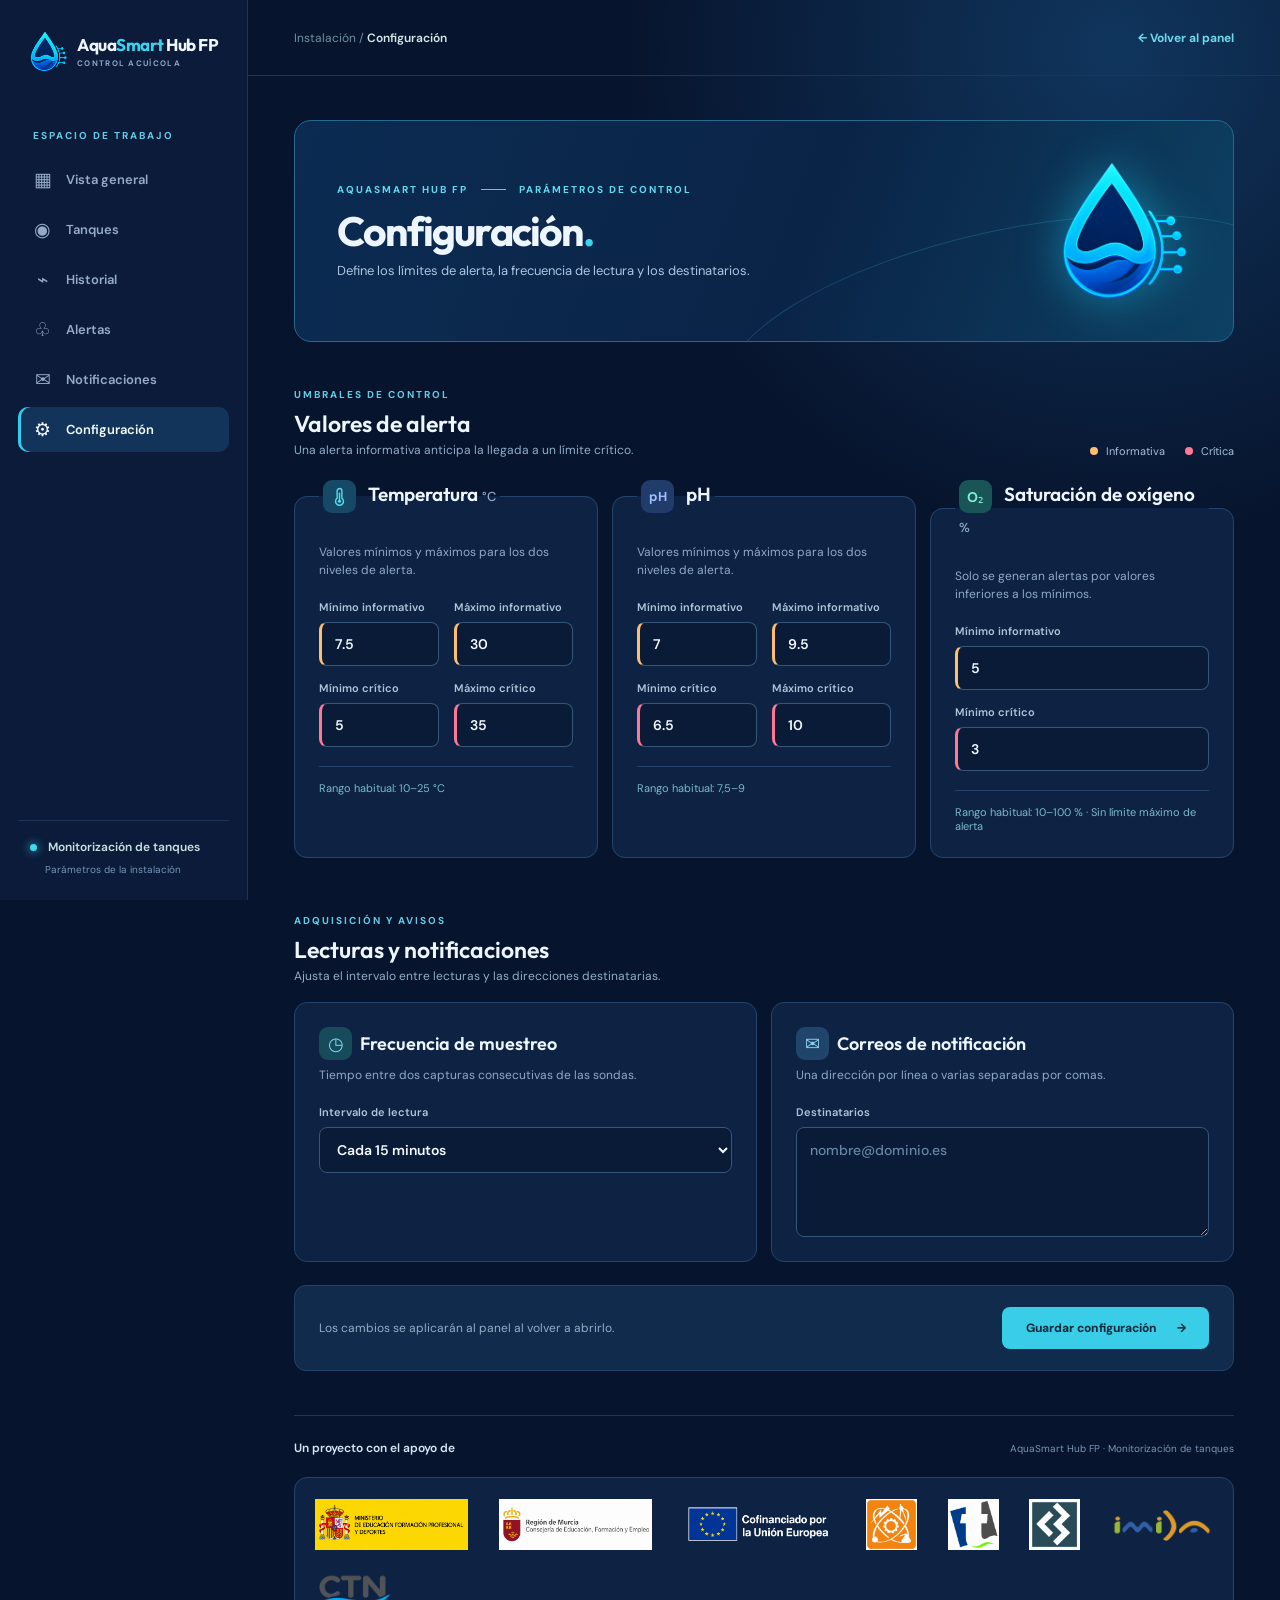
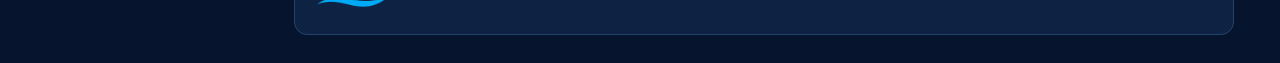
==== config.html @ eab86241 "Carga inicial del proyecto prototipado" ====
<!doctype html>
<html lang="es">
<head>
  <meta charset="utf-8">
  <meta name="viewport" content="width=device-width, initial-scale=1">
  <meta name="theme-color" content="#07142d">
  <title>Configuración · AquaSmart Hub FP</title>
  <link rel="stylesheet" href="css/styles.css">
  <script src="js/settings.js" defer></script>
  <script src="js/config.js" defer></script>
</head>
<body>
  <div class="app-shell">
    <aside class="sidebar" aria-label="Navegación principal">
      <a class="brand" href="index.html#inicio" aria-label="AquaSmart Hub FP, inicio"><img class="brand-logo" src="assets/logo_proyecto.png" alt=""><span class="brand-name">Aqua<span class="brand-accent">Smart</span> Hub FP<small>CONTROL ACUÍCOLA</small></span></a>
      <div class="side-label">ESPACIO DE TRABAJO</div>
      <nav class="nav-list" aria-label="Secciones">
        <a class="nav-item" href="index.html#inicio"><span>▦</span> Vista general</a>
        <a class="nav-item" href="index.html#tanques"><span>◉</span> Tanques</a>
        <a class="nav-item" href="index.html#historial"><span>⌁</span> Historial</a>
        <a class="nav-item" href="index.html#alertas"><span>♧</span> Alertas</a>
        <a class="nav-item" href="index.html#notificaciones"><span>✉</span> Notificaciones</a>
        <a class="nav-item active" href="config.html" aria-current="page"><span>⚙</span> Configuración</a>
      </nav>
      <div class="sidebar-bottom"><span class="online-dot"></span> Monitorización de tanques <small>Parámetros de la instalación</small></div>
    </aside>

    <main class="main-content">
      <header class="topbar"><div class="breadcrumb">Instalación / <strong>Configuración</strong></div><a class="back-link" href="index.html#inicio">← Volver al panel</a></header>
      <div class="page-content config-page">
        <section class="welcome config-welcome"><div><div class="eyebrow">AQUASMART HUB FP <span class="eyebrow-line"></span> PARÁMETROS DE CONTROL</div><h1>Configuración<span>.</span></h1><p>Define los límites de alerta, la frecuencia de lectura y los destinatarios.</p></div><img class="welcome-logo" src="assets/logo_proyecto.png" alt="" aria-hidden="true"></section>

        <form id="settings-form" novalidate>
          <div class="config-intro"><div><span class="section-kicker">UMBRALES DE CONTROL</span><h2>Valores de alerta</h2><p>Una alerta informativa anticipa la llegada a un límite crítico.</p></div><div class="config-legend"><span class="legend-dot warning-dot"></span> Informativa <span class="legend-dot critical-dot"></span> Crítica</div></div>

          <div class="config-grid threshold-grid">
            <fieldset class="config-card"><legend><span class="config-icon temperature"><img class="thermometer-icon" src="assets/thermometer.svg" alt=""></span> Temperatura <small>°C</small></legend><p>Valores mínimos y máximos para los dos niveles de alerta.</p><div class="field-grid"><label> Mínimo informativo <input id="temperature-warning-min" type="number" inputmode="decimal" step="0.1" required></label><label> Máximo informativo <input id="temperature-warning-max" type="number" inputmode="decimal" step="0.1" required></label><label> Mínimo crítico <input id="temperature-critical-min" type="number" inputmode="decimal" step="0.1" required></label><label> Máximo crítico <input id="temperature-critical-max" type="number" inputmode="decimal" step="0.1" required></label></div><div class="config-reference">Rango habitual: 10–25 °C</div></fieldset>

            <fieldset class="config-card"><legend><span class="config-icon ph">pH</span> pH</legend><p>Valores mínimos y máximos para los dos niveles de alerta.</p><div class="field-grid"><label> Mínimo informativo <input id="ph-warning-min" type="number" inputmode="decimal" step="0.1" required></label><label> Máximo informativo <input id="ph-warning-max" type="number" inputmode="decimal" step="0.1" required></label><label> Mínimo crítico <input id="ph-critical-min" type="number" inputmode="decimal" step="0.1" required></label><label> Máximo crítico <input id="ph-critical-max" type="number" inputmode="decimal" step="0.1" required></label></div><div class="config-reference">Rango habitual: 7,5–9</div></fieldset>

            <fieldset class="config-card"><legend><span class="config-icon oxygen">O₂</span> Saturación de oxígeno <small>%</small></legend><p>Solo se generan alertas por valores inferiores a los mínimos.</p><div class="field-grid oxygen-fields"><label> Mínimo informativo <input id="oxygen-warning-min" type="number" inputmode="decimal" min="0" max="100" step="0.1" required></label><label> Mínimo crítico <input id="oxygen-critical-min" type="number" inputmode="decimal" min="0" max="100" step="0.1" required></label></div><div class="config-reference">Rango habitual: 10–100 % · Sin límite máximo de alerta</div></fieldset>
          </div>

          <div class="config-intro secondary-intro"><div><span class="section-kicker">ADQUISICIÓN Y AVISOS</span><h2>Lecturas y notificaciones</h2><p>Ajusta el intervalo entre lecturas y las direcciones destinatarias.</p></div></div>
          <div class="config-grid"><section class="config-card"><div class="config-card-title"><span class="config-icon sampling">◷</span><h3>Frecuencia de muestreo</h3></div><p>Tiempo entre dos capturas consecutivas de las sondas.</p><label class="full-field">Intervalo de lectura<select id="sampling-minutes" required><option value="5">Cada 5 minutos</option><option value="10">Cada 10 minutos</option><option value="15">Cada 15 minutos</option><option value="30">Cada 30 minutos</option><option value="60">Cada 60 minutos</option></select></label></section><section class="config-card"><div class="config-card-title"><span class="config-icon mail">✉</span><h3>Correos de notificación</h3></div><p>Una dirección por línea o varias separadas por comas.</p><label class="full-field">Destinatarios<textarea id="notification-emails" rows="4" placeholder="nombre@dominio.es"></textarea></label></section></div>

          <div class="form-actions"><p id="form-feedback" role="status" aria-live="polite">Los cambios se aplicarán al panel al volver a abrirlo.</p><button type="submit" class="save-button">Guardar configuración <span aria-hidden="true">→</span></button></div>
        </form>

        <footer class="footer"><div class="footer-heading"><strong>Un proyecto con el apoyo de</strong><span>AquaSmart Hub FP · Monitorización de tanques</span></div><div class="sponsor-logos" aria-label="Entidades patrocinadoras y colaboradoras"><img src="assets/logo_p1_mefpd.png" alt="Ministerio de Educación, Formación Profesional y Deportes"><img src="assets/logo_p2_rmcefe.png" alt="Región de Murcia, Consejería de Educación, Formación y Empleo"><img src="assets/logo_p3_ue.png" alt="Unión Europea"><img src="assets/logo_p4_pct.png" alt="CIFP Politécnico Cartagena"><img src="assets/logo_p4_mte.png" alt="IES Manuel Tárraga Escribano"><img src="assets/logo_p5_c3.png" alt="CIFP Carlos III Cartagena"><img src="assets/logo_p7_imida.png" alt="IMIDA"><img src="assets/logo_p8_ctn.png" alt="Centro Tecnológico Naval y del Mar"></div></footer>
      </div>
    </main>
  </div>
</body>
</html>
---- css/styles.css ----
@import url('https://fonts.googleapis.com/css2?family=DM+Sans:wght@400;500;600;700&family=Outfit:wght@400;500;600;700;800&display=swap');
:root{font-family:'DM Sans',Arial,sans-serif;color:#e8f3f5;background:#081d27;font-synthesis:none}*{box-sizing:border-box}html{scroll-behavior:smooth}body{margin:0}button{font:inherit}a{color:inherit;text-decoration:none}.app-shell{display:grid;grid-template-columns:248px minmax(0,1fr);min-height:100vh}.sidebar{position:sticky;top:0;height:100vh;padding:30px 18px 24px;background:#0b222d;border-right:1px solid #203a44;display:flex;flex-direction:column}.brand{display:flex;align-items:center;gap:12px;padding:0 12px 56px;font-family:Outfit,sans-serif;font-size:23px;font-weight:700;letter-spacing:-1px;line-height:1}.brand-mark{display:grid;place-items:center;width:38px;height:38px;border-radius:12px;background:#123d48;color:#53e1c7;font-size:30px}.brand-accent{color:#56dec6}.brand small{display:block;margin-top:6px;color:#688b95;font:700 8px 'DM Sans',sans-serif;letter-spacing:2.3px}.side-label,.section-kicker,.eyebrow,.chart-label{color:#6e9aa5;font-size:10px;font-weight:700;letter-spacing:2px}.side-label{padding:0 15px 15px}.nav-list{display:grid;gap:5px}.nav-item{display:flex;align-items:center;gap:14px;padding:13px 15px;border-radius:10px;color:#87a4ac;font-size:13px;font-weight:600}.nav-item span{width:19px;text-align:center;font-size:19px;line-height:1}.nav-item:hover,.nav-item.active{background:#163641;color:#e9fbf9}.nav-item.active{box-shadow:inset 3px 0 #4fddc3}.nav-item b{margin-left:auto;padding:2px 7px;border-radius:7px;background:#765044;color:#ffd8b1;font-size:11px}.sidebar-bottom{margin-top:auto;padding:18px 12px 0;border-top:1px solid #21404a;color:#c6e2e1;font-size:12px;font-weight:600}.sidebar-bottom small{display:block;margin:8px 0 0 15px;color:#668994;font-size:10px;font-weight:400}.online-dot{display:inline-block;width:7px;height:7px;margin-right:8px;border-radius:50%;background:#56dfb1;box-shadow:0 0 10px #56dfb1}.main-content{min-width:0;background:radial-gradient(circle at 81% 4%,#123746 0,transparent 25%),#081d27}.topbar{height:76px;padding:0 46px;border-bottom:1px solid #1d3944;display:flex;align-items:center;justify-content:space-between}.breadcrumb{color:#6d929d;font-size:12px}.breadcrumb strong{color:#d7e8e9;font-weight:600}.topbar-right{display:flex;align-items:center;gap:22px}.demo-pill{padding:8px 11px;border:1px solid #295448;border-radius:7px;background:#14382f;color:#9ae7c5;font-size:10px;font-weight:700;letter-spacing:1px}.current-time{color:#799aa4;font-size:12px}.page-content{max-width:1510px;margin:auto;padding:44px 46px 28px}.welcome{position:relative;overflow:hidden;min-height:192px;padding:36px 42px;border:1px solid #285863;border-radius:17px;background:linear-gradient(110deg,#123b48 0%,#0d303b 58%,#10414a 100%);display:flex;align-items:center;justify-content:space-between}.welcome:after{content:'';position:absolute;inset:auto -8% -100px 45%;height:210px;border:1px solid #4cdac028;border-radius:50%;transform:rotate(-12deg)}.eyebrow{color:#65d8c1}.eyebrow-line{display:inline-block;width:25px;height:1px;margin:0 9px 3px;background:#5ac1b0}.welcome h1{position:relative;z-index:1;margin:13px 0 8px;font:700 clamp(30px,3.4vw,48px)/1.1 Outfit,sans-serif;letter-spacing:-1.8px}.welcome h1 span{color:#56dfc1}.welcome p{position:relative;z-index:1;margin:0;color:#a4c4c8;font-size:13px}.water-orb{position:absolute;right:8%;top:-32px;width:240px;height:240px;display:grid;place-items:center}.orb-ring{position:absolute;border:1px solid #57d9c339;border-radius:50%}.orb-ring-one{width:216px;height:216px}.orb-ring-two{width:164px;height:164px}.orb-core{display:grid;place-items:center;width:116px;height:116px;border:1px solid #74f3db66;border-radius:50%;background:radial-gradient(circle at 35% 30%,#53cdb6,#1b8f96 55%,#164753);box-shadow:0 0 45px #3bd6c34a,inset 0 0 20px #9bfff42f;color:#c5fff0;font-size:80px;font-family:Georgia,serif}.overview,.tank-section,.history-section,.alerts-section{margin-top:36px}.section-heading{display:flex;align-items:end;justify-content:space-between;gap:20px;margin-bottom:17px}.section-heading h2{margin:6px 0 0;font:600 22px Outfit,sans-serif;letter-spacing:-.4px}.muted,.count-label,.section-subtitle{color:#7295a0;font-size:12px}.summary-grid{display:grid;grid-template-columns:repeat(4,minmax(0,1fr));gap:13px}.summary-card,.tank-card,.chart-card,.alert-item,.empty-alert{border:1px solid #24434c;border-radius:13px;background:#102a35}.summary-card{min-height:130px;padding:20px}.summary-top{display:flex;justify-content:space-between;align-items:center;color:#88a9ae;font-size:11px;font-weight:600}.summary-icon{display:grid;place-items:center;width:31px;height:31px;border-radius:8px;background:#1a4145;color:#69ddc6;font-size:19px}.summary-number{margin-top:11px;font:600 28px Outfit,sans-serif;letter-spacing:-1px}.summary-number small{color:#7da4a8;font-size:14px;font-weight:500}.summary-note{margin-top:2px;color:#72939d;font-size:11px}.summary-card.warning .summary-icon{background:#503b32;color:#ffbb84}.summary-card.warning .summary-number{color:#ffca9f}.tank-grid{display:grid;grid-template-columns:repeat(3,minmax(0,1fr));gap:13px}.tank-card{position:relative;min-height:150px;padding:19px;text-align:left;color:inherit;cursor:pointer;transition:border-color .2s,transform .2s,background .2s}.tank-card:hover{transform:translateY(-2px);border-color:#479987}.tank-card.selected{border-color:#55d7bd;background:#123943;box-shadow:inset 0 0 0 1px #55d7bd50}.tank-top,.tank-bottom{display:flex;align-items:center;justify-content:space-between;gap:10px}.tank-name{font:600 17px Outfit,sans-serif}.status-pill{padding:5px 8px;border-radius:6px;background:#1d4a43;color:#8fe5bb;font-size:10px;font-weight:700}.status-pill.alert{background:#554033;color:#ffc091}.tank-description{margin:6px 0 20px;color:#7297a0;font-size:11px}.tank-bottom{justify-content:flex-start;gap:24px;color:#a8c8ca;font-size:12px}.tank-bottom strong{color:#e9f7f6;font-size:15px;font-weight:600}.tank-bottom .mini-icon{color:#55d9c4}.tank-bottom .mini-icon.sal{color:#69abd9}.history-heading{align-items:center}.section-subtitle{margin:5px 0 0}.range-switch{display:flex;padding:4px;border:1px solid #24444d;border-radius:9px;background:#102a35}.range-switch button{padding:8px 15px;border:0;border-radius:6px;background:transparent;color:#86a5ac;font-size:11px;font-weight:700;cursor:pointer}.range-switch button:hover{color:#e9f6f5}.range-switch button.active{background:#226055;color:#c9fff0}.charts-grid{display:grid;grid-template-columns:repeat(2,minmax(0,1fr));gap:13px}.chart-card{min-width:0;padding:21px 21px 17px}.chart-header{display:flex;align-items:center;gap:12px}.chart-icon{width:41px;height:41px;border-radius:10px;display:grid;place-items:center;font-size:24px}.chart-icon.temperature{background:#214a42;color:#71e4b9}.chart-icon.salinity{background:#1c3c54;color:#73b7e9}.chart-label{font-size:10px}.chart-value{display:flex;align-items:baseline;gap:5px;margin-top:4px}.chart-value strong{font:600 25px Outfit,sans-serif}.chart-value span{color:#8cabb0;font-size:13px}.chart-status{margin-left:auto}.chart-area{height:210px;margin-top:17px}.chart-area svg{width:100%;height:100%;overflow:visible}.chart-footer{padding-top:13px;border-top:1px solid #23414a;color:#7496a0;font-size:11px}.chart-footer strong{color:#b7d1d0;font-weight:600}.alerts-section{margin-bottom:40px}.alert-list{display:grid;gap:10px}.alert-item{display:flex;align-items:center;gap:14px;padding:15px 18px}.alert-symbol{width:35px;height:35px;border-radius:9px;background:#513d33;color:#ffbd84;display:grid;place-items:center;font-size:19px}.alert-item strong{display:block;font-size:12px}.alert-item p{margin:4px 0 0;color:#89a5aa;font-size:11px}.alert-item time{margin-left:auto;color:#70919a;font-size:11px;white-space:nowrap}.empty-alert{padding:20px;color:#96b6b5;font-size:12px}.footer{display:flex;justify-content:space-between;padding-top:20px;border-top:1px solid #1c3a43;color:#5f838d;font-size:10px}
@media(max-width:1100px){.app-shell{grid-template-columns:205px minmax(0,1fr)}.sidebar{padding-left:12px;padding-right:12px}.page-content{padding:32px 26px}.topbar{padding:0 26px}.summary-grid{grid-template-columns:repeat(2,1fr)}.tank-grid{grid-template-columns:repeat(2,1fr)}}@media(max-width:760px){.app-shell{display:block}.sidebar{position:static;width:auto;height:auto;padding:15px 18px;border-right:0;border-bottom:1px solid #203a44}.brand{padding:0;font-size:20px}.brand-mark{width:33px;height:33px}.side-label,.nav-list,.sidebar-bottom{display:none}.topbar{height:56px;padding:0 18px}.current-time{display:none}.page-content{padding:22px 16px}.welcome{min-height:175px;padding:28px 22px}.welcome p{max-width:300px;line-height:1.5}.water-orb{right:-85px;opacity:.35}.section-heading h2{font-size:20px}.charts-grid{grid-template-columns:1fr}.history-heading{align-items:flex-start;flex-direction:column}.range-switch{width:100%}.range-switch button{flex:1}.muted{display:none}}@media(max-width:520px){.summary-grid,.tank-grid{grid-template-columns:1fr 1fr;gap:9px}.summary-card{padding:15px;min-height:115px}.summary-number{font-size:24px}.tank-card{min-height:140px;padding:13px}.tank-name{font-size:15px}.tank-bottom{display:grid;gap:4px}.tank-description{margin-bottom:12px}.status-pill{font-size:9px}.welcome h1{font-size:32px}.welcome .eyebrow{font-size:8px}.footer{display:block;line-height:1.7}.footer span{display:block}}

/* Identidad AquaSmart Hub FP: azul marino y cian del cartel del proyecto. */
:root{color:#edf5ff;background:#07142d}.sidebar{background:#0b1b39;border-color:#1d3559}.main-content{background:radial-gradient(circle at 84% 3%,#10355d 0,transparent 27%),#07142d}.topbar,.footer{border-color:#1d3559}.brand{font-size:21px;letter-spacing:-.8px}.brand-mark{width:42px;height:46px;background:none;color:#32ceee}.brand-mark svg{width:38px;height:43px;filter:drop-shadow(0 0 10px #1ec9e666)}.brand-accent{color:#36d4ee}.brand small{color:#8ca6c6;font-size:8px;letter-spacing:1.45px}.side-label,.section-kicker,.eyebrow,.chart-label{color:#63cce7}.nav-item{color:#95abc8}.nav-item:hover,.nav-item.active{background:#12345a;color:#f4fbff}.nav-item.active{box-shadow:inset 3px 0 #32ceee}.nav-item b{background:#5a3545;color:#ffb5c3}.sidebar-bottom{border-color:#1d3559}.online-dot{background:#3bdbf1;box-shadow:0 0 10px #3bdbf1}.demo-pill{background:#103c57;border-color:#1b7290;color:#9debf5}.welcome{border-color:#276891;background:linear-gradient(110deg,#0c2b52 0%,#0a2447 55%,#0d4163 100%)}.welcome:after{border-color:#3fd7ef32}.welcome h1 span{color:#39d3ed}.welcome p{color:#acc5e1}.eyebrow{color:#61daf0}.eyebrow-line{background:#45d2ec}.orb-ring{border-color:#4ddaf04a}.orb-core{border-color:#6be8ff77;background:radial-gradient(circle at 35% 30%,#3cd4ef,#166ea5 55%,#0c315f);box-shadow:0 0 45px #2fd3ee55,inset 0 0 20px #bcf8ff33}.summary-card,.tank-card,.chart-card,.alert-item,.empty-alert{background:#0e2343;border-color:#24436b}.summary-top,.tank-description,.section-subtitle,.muted,.count-label,.chart-footer{color:#8da9c8}.summary-icon,.chart-icon.temperature{background:#123f5c;color:#55d9ef}.summary-card.warning .summary-icon{background:#49354a;color:#ffb0c2}.summary-card.warning .summary-number{color:#ffc1cf}.tank-grid{grid-template-columns:repeat(2,minmax(0,1fr))}.tank-card{min-height:145px}.tank-card:hover{border-color:#44cbe9}.tank-card.selected{border-color:#48d4ed;background:#103358;box-shadow:inset 0 0 0 1px #48d4ed55}.tank-bottom{gap:18px;flex-wrap:wrap}.tank-bottom .mini-icon{color:#51d8ef}.tank-bottom .ph-text{color:#78aaff;font-weight:700;font-size:11px}.tank-bottom .oxygen-text{color:#69ddc6;font-weight:700;font-size:11px}.status-pill.normal{background:#164b57;color:#99e8ed}.status-pill.warning{background:#5b4537;color:#ffd1a0}.status-pill.critical{background:#563047;color:#ffafc2}.range-switch{background:#0e2343;border-color:#24436b}.range-switch button{color:#9cb5d1}.range-switch button.active{background:#145c7c;color:#defaff}.charts-grid{grid-template-columns:repeat(2,minmax(0,1fr))}.chart-card:last-child{grid-column:1/-1}.chart-icon.ph{background:#1d3561;color:#8ab8ff;font-size:17px;font-weight:700}.chart-icon.oxygen{background:#174e54;color:#77e9d0;font-size:17px;font-weight:700}.chart-value span{color:#9bb4d0}.chart-footer{display:flex;gap:12px;flex-wrap:wrap;border-color:#24436b}.chart-footer strong{color:#d4e8f7}.limit-key{font-size:10px}.warning-key{color:#ffbd71}.critical-key{color:#ff8fa6}.alert-item.warning .alert-symbol{background:#5b4537;color:#ffbd71}.alert-item.critical .alert-symbol{background:#563047;color:#ff849c}.alert-item .status-pill{margin-left:auto;white-space:nowrap}.alert-item p{color:#9cb2ca}.alert-item strong{color:#edf5ff}.sidebar-bottom small,.footer{color:#7895b6}
@media(max-width:760px){.sidebar{border-color:#1d3559}.charts-grid{grid-template-columns:1fr}.chart-card:last-child{grid-column:auto}}@media(max-width:520px){.tank-bottom{display:grid;gap:5px}.tank-card{min-height:170px}.tank-top{align-items:flex-start;flex-direction:column}.alert-item{align-items:flex-start}.alert-item .status-pill{font-size:9px}}

/* Logotipos oficiales del proyecto y sus entidades colaboradoras. */
.brand{gap:9px;padding-left:7px;padding-right:0;font-size:17px;letter-spacing:-.5px;white-space:nowrap}
.brand-logo{display:block;width:43px;height:43px;object-fit:contain;flex:none}
.brand-name{min-width:0}
.brand-name small{margin-top:5px;font-size:8px;letter-spacing:1.3px}
.welcome{gap:24px}
.welcome h1{max-width:710px;white-space:nowrap;font-size:clamp(30px,3.5vw,49px)}
.welcome-logo{position:relative;z-index:1;width:148px;height:148px;object-fit:contain;flex:none;filter:drop-shadow(0 0 24px #1bd7f477)}
.footer{display:block;padding-top:24px}
.footer-heading{display:flex;align-items:baseline;justify-content:space-between;gap:20px;margin-bottom:21px}
.footer-heading strong{color:#d5e8f6;font-size:12px;font-weight:600}
.footer-heading span{color:#7895b6;font-size:10px}
.sponsor-logos{display:flex;align-items:center;justify-content:space-between;gap:12px 16px;flex-wrap:wrap;padding:21px 20px;border:1px solid #24436b;border-radius:13px;background:#0e2343}
.sponsor-logos img{display:block;width:auto;height:51px;max-width:100%;object-fit:contain;flex:none}
@media(max-width:1100px){.brand{font-size:14px;letter-spacing:-.7px}.brand-logo{width:37px;height:37px}.brand-name small{font-size:7px;letter-spacing:.8px}.sponsor-logos{justify-content:center}}
@media(max-width:760px){.brand{font-size:19px}.brand-logo{width:42px;height:42px}.brand-name small{font-size:8px}.welcome-logo{width:110px;height:110px}.welcome h1{font-size:clamp(26px,5vw,40px)}}
@media(max-width:520px){.welcome{min-height:174px}.welcome h1{max-width:calc(100vw - 55px);white-space:normal;font-size:clamp(27px,7.5vw,36px)}.welcome-logo{position:absolute;right:-31px;top:18px;width:124px;height:124px;opacity:.28}.welcome p{max-width:280px}.footer-heading{display:block}.footer-heading span{display:block;margin-top:6px}.sponsor-logos{justify-content:center;gap:12px;padding:16px}.sponsor-logos img{height:39px}}

/* Los cuatro tanques permanecen en una sola fila. */
.tank-grid{grid-template-columns:repeat(4,minmax(185px,1fr));overflow-x:auto;padding-bottom:5px}

.current-time{display:flex;flex-direction:column;align-items:flex-end;gap:3px;line-height:1.2}
.current-time strong{color:#edf5ff;font-size:12px;font-weight:600;white-space:nowrap}
.current-time small{color:#61d7ed;font-size:9px;font-weight:700;letter-spacing:1px;white-space:nowrap}
@media(max-width:760px){.current-time{display:flex}.topbar-right{gap:10px}}
@media(max-width:520px){.breadcrumb{display:none}.topbar-right{width:100%;justify-content:space-between}.current-time strong{font-size:11px}.current-time small{font-size:8px}}

/* Temperatura, pH y oxígeno del mismo tanque, en una única fila. */
.charts-grid{grid-template-columns:repeat(3,minmax(265px,1fr));overflow-x:auto;padding-bottom:5px}
.chart-card:last-child{grid-column:auto}

.alerts-section{margin-bottom:0}
.notifications-section{margin:36px 0 40px}
.notifications-section .section-heading{align-items:end}
.notification-list{display:grid;gap:9px}
.notification-item{display:flex;align-items:center;gap:14px;min-height:68px;padding:14px 18px;border:1px solid #24436b;border-radius:11px;background:#0e2343}
.notification-icon{display:grid;place-items:center;width:36px;height:36px;flex:none;border-radius:9px;background:#16425e;color:#6cddf1;font-size:19px}
.notification-detail{min-width:0}
.notification-detail strong{display:block;color:#eaf5ff;font-size:12px;font-weight:600}
.notification-detail p{margin:5px 0 0;color:#96afc9;font-size:11px}
.notification-item time{margin-left:auto;color:#9ab6d4;font-size:11px;white-space:nowrap}
@media(max-width:600px){.notification-item{align-items:flex-start;flex-wrap:wrap}.notification-item time{width:100%;margin-left:50px}.notifications-section .section-heading{align-items:flex-start;flex-direction:column}}

/* Página de configuración. */
.back-link{color:#70d9eb;font-size:12px;font-weight:700}.back-link:hover{text-decoration:underline}
.config-page{max-width:1390px}
.config-welcome{min-height:178px}.config-welcome h1{font-size:clamp(30px,3.2vw,44px)}
.config-intro{display:flex;justify-content:space-between;align-items:end;gap:18px;margin:40px 0 18px}
.config-intro h2{margin:6px 0 4px;font:600 23px Outfit,sans-serif}.config-intro p{margin:0;color:#92adc7;font-size:12px}
.config-legend{display:flex;align-items:center;gap:8px;color:#a8bfd6;font-size:11px;white-space:nowrap}
.legend-dot{display:inline-block;width:8px;height:8px;margin-left:12px;border-radius:50%}.warning-dot{background:#ffbd71}.critical-dot{background:#ff7996}
.config-grid{display:grid;grid-template-columns:repeat(2,minmax(0,1fr));gap:14px}
.config-card{min-width:0;margin:0;padding:24px;border:1px solid #24436b;border-radius:13px;background:#0e2343}
fieldset.config-card{min-width:0}
.config-card legend{padding:0 4px;color:#edf5ff;font:600 19px Outfit,sans-serif}
.config-card legend small{color:#8eabc9;font:500 13px 'DM Sans',sans-serif}
.config-card:nth-child(3){grid-column:1/-1}
.config-icon{display:inline-grid;place-items:center;width:33px;height:33px;margin-right:8px;border-radius:9px;background:#154965;color:#6bdef0;font:700 18px 'DM Sans',sans-serif;vertical-align:middle}
.config-icon.ph{background:#213b6a;color:#9dbfff;font-size:13px}.config-icon.oxygen{background:#195457;color:#83edda;font-size:14px}.config-icon.mail{background:#20456b;color:#8ed4f5}.config-icon.sampling{background:#174b5c;color:#74dce8}
.config-card>p{margin:6px 0 21px;color:#8faac6;font-size:12px;line-height:1.5}
.field-grid{display:grid;grid-template-columns:repeat(2,minmax(0,1fr));gap:15px}.oxygen-fields{max-width:600px}
.field-grid label,.full-field{display:grid;gap:8px;color:#aec5d9;font-size:11px;font-weight:600}
.config-card input,.config-card select,.config-card textarea{display:block;width:100%;min-width:0;padding:12px 13px;border:1px solid #345679;border-radius:8px;outline:none;background:#0a1b37;color:#f2f9ff;font:600 14px 'DM Sans',sans-serif}
.config-card input:focus,.config-card select:focus,.config-card textarea:focus{border-color:#46cfe7;box-shadow:0 0 0 3px #3acdec24}
.config-card textarea{min-height:108px;resize:vertical;font-weight:500;line-height:1.5}
.config-card input::placeholder,.config-card textarea::placeholder{color:#6586a6}
.config-reference{margin-top:19px;padding-top:14px;border-top:1px solid #24436b;color:#78bace;font-size:11px}
.secondary-intro{margin-top:42px}
.config-card-title{display:flex;align-items:center}.config-card-title h3{margin:0;font:600 18px Outfit,sans-serif}
.form-actions{display:flex;align-items:center;justify-content:space-between;gap:20px;margin:23px 0 44px;padding:21px 24px;border:1px solid #24436b;border-radius:12px;background:#102b4c}
.form-actions p{margin:0;color:#91aec8;font-size:12px;line-height:1.5}.form-actions p.feedback-success{color:#8eecd8}.form-actions p.feedback-error{color:#ffb2c0}
.save-button{display:flex;align-items:center;justify-content:center;gap:20px;min-width:207px;padding:13px 17px;border:0;border-radius:8px;background:#39cde7;color:#062b3c;font-size:12px;font-weight:800;cursor:pointer;transition:background .2s,transform .2s}
.save-button:hover{background:#70e8f2;transform:translateY(-1px)}.save-button:focus-visible{outline:3px solid #b5f5fc;outline-offset:2px}
@media(max-width:900px){.config-grid{grid-template-columns:1fr}.config-card:nth-child(3){grid-column:auto}}
@media(max-width:760px){.nav-list{display:flex;gap:6px;overflow-x:auto;margin-top:15px}.nav-item{flex:none;white-space:nowrap;padding:9px 11px}.config-welcome{min-height:165px}}
@media(max-width:520px){.config-intro{align-items:flex-start;flex-direction:column}.config-legend{flex-wrap:wrap}.field-grid{grid-template-columns:1fr}.form-actions{align-items:stretch;flex-direction:column}.save-button{width:100%}.config-card{padding:20px}.config-card legend{font-size:17px}}

/* Tres variables paralelas; el oxígeno solo tiene dos mínimos. */
.config-grid.threshold-grid{grid-template-columns:repeat(3,minmax(270px,1fr));overflow-x:auto;padding:4px 0 8px}
.threshold-grid .config-card:nth-child(3){grid-column:auto}
.threshold-grid .oxygen-fields{grid-template-columns:1fr;max-width:none}
.threshold-grid input[id*="-warning-"]{border-left:3px solid #ffbd71}
.threshold-grid input[id*="-critical-"]{border-left:3px solid #ff7996}
.threshold-grid input[id*="-warning-"]:focus{border-color:#ffbd71;box-shadow:0 0 0 3px #ffbd712b}
.threshold-grid input[id*="-critical-"]:focus{border-color:#ff7996;box-shadow:0 0 0 3px #ff79962b}

.thermometer-icon{display:inline-block;width:22px;height:22px;vertical-align:middle}
.chart-icon .thermometer-icon{width:24px;height:24px}
.tank-bottom .thermometer-icon{width:15px;height:15px}
.config-icon .thermometer-icon{width:19px;height:19px}
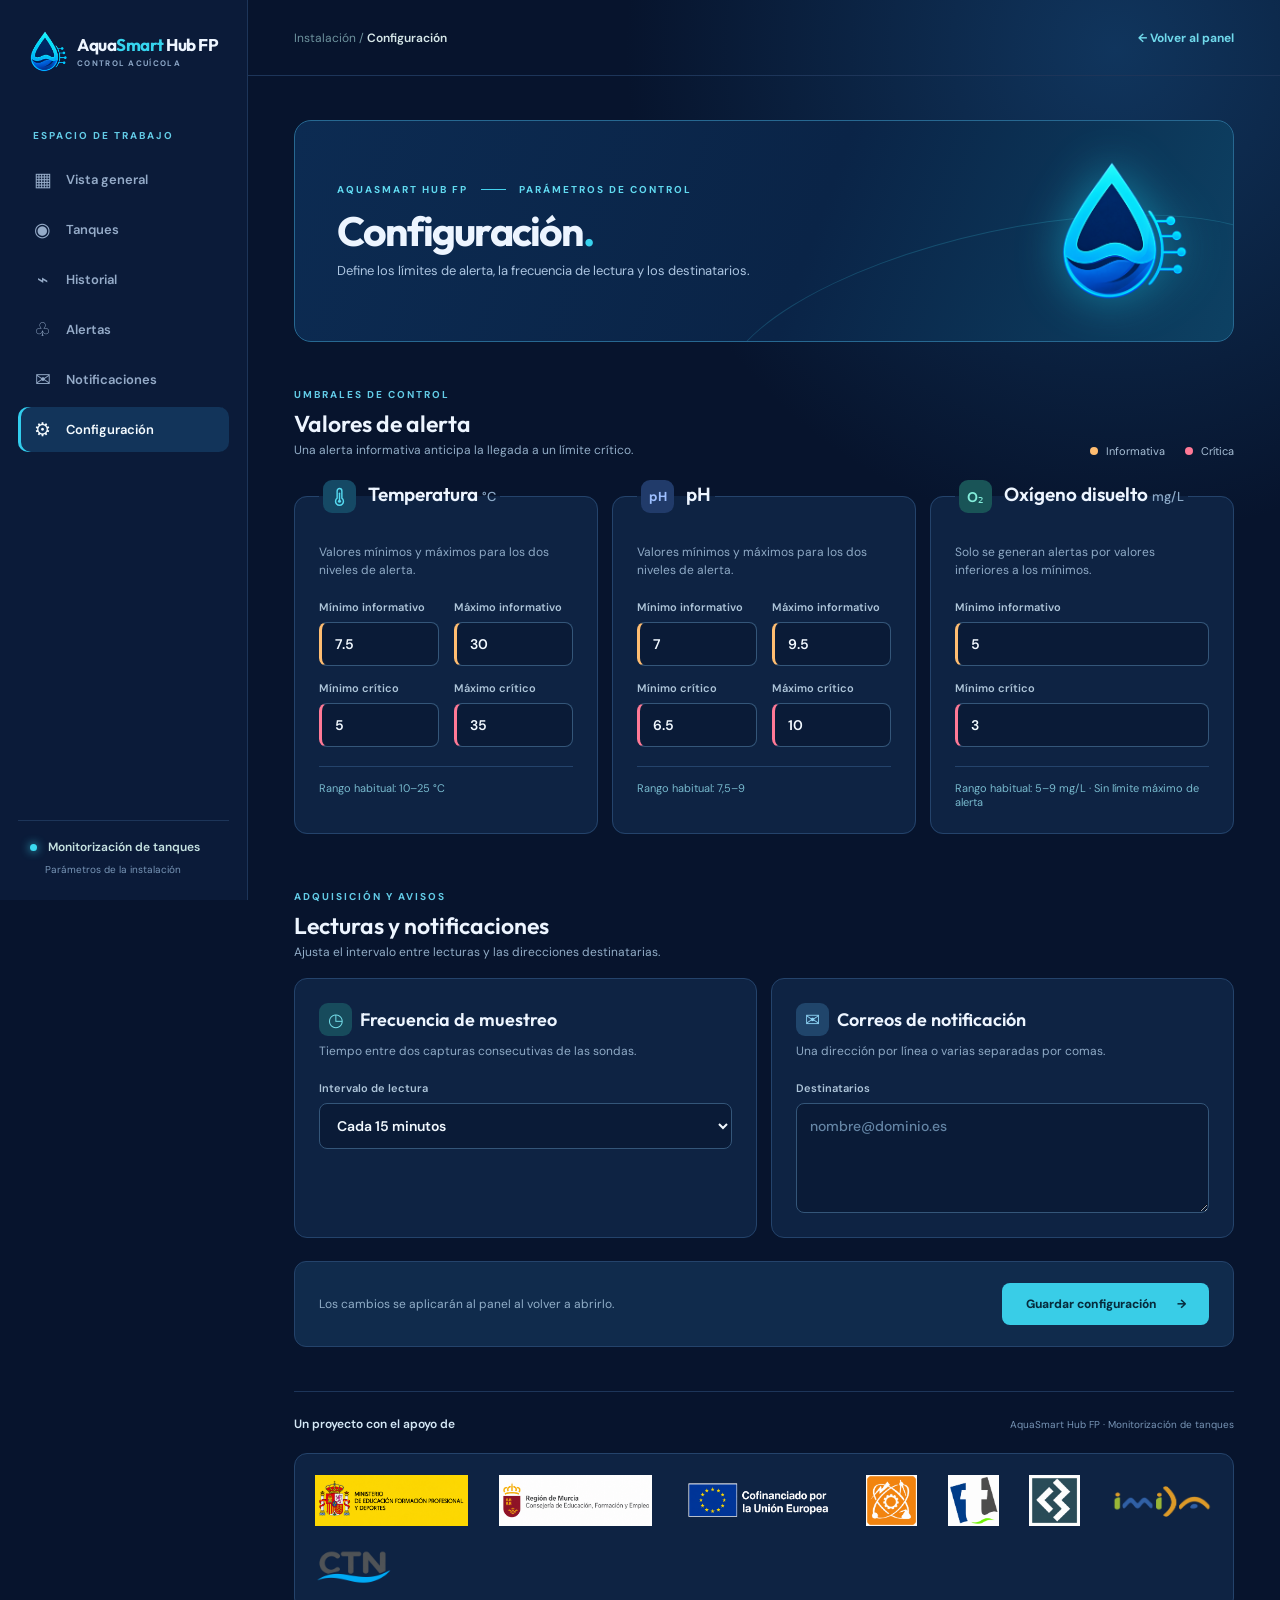
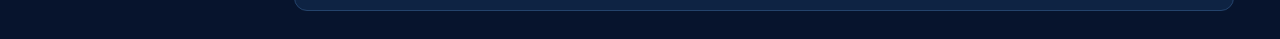
==== commit 67635f40: "Conexión con BD MySQL" ====
--- a/config.html
+++ b/config.html
@@ -38,7 +38,7 @@
 
             <fieldset class="config-card"><legend><span class="config-icon ph">pH</span> pH</legend><p>Valores mínimos y máximos para los dos niveles de alerta.</p><div class="field-grid"><label> Mínimo informativo <input id="ph-warning-min" type="number" inputmode="decimal" step="0.1" required></label><label> Máximo informativo <input id="ph-warning-max" type="number" inputmode="decimal" step="0.1" required></label><label> Mínimo crítico <input id="ph-critical-min" type="number" inputmode="decimal" step="0.1" required></label><label> Máximo crítico <input id="ph-critical-max" type="number" inputmode="decimal" step="0.1" required></label></div><div class="config-reference">Rango habitual: 7,5–9</div></fieldset>
 
-            <fieldset class="config-card"><legend><span class="config-icon oxygen">O₂</span> Saturación de oxígeno <small>%</small></legend><p>Solo se generan alertas por valores inferiores a los mínimos.</p><div class="field-grid oxygen-fields"><label> Mínimo informativo <input id="oxygen-warning-min" type="number" inputmode="decimal" min="0" max="100" step="0.1" required></label><label> Mínimo crítico <input id="oxygen-critical-min" type="number" inputmode="decimal" min="0" max="100" step="0.1" required></label></div><div class="config-reference">Rango habitual: 10–100 % · Sin límite máximo de alerta</div></fieldset>
+            <fieldset class="config-card"><legend><span class="config-icon oxygen">O₂</span> Oxígeno disuelto <small>mg/L</small></legend><p>Solo se generan alertas por valores inferiores a los mínimos.</p><div class="field-grid oxygen-fields"><label> Mínimo informativo <input id="oxygen-warning-min" type="number" inputmode="decimal" min="0" step="0.1" required></label><label> Mínimo crítico <input id="oxygen-critical-min" type="number" inputmode="decimal" min="0" step="0.1" required></label></div><div class="config-reference">Rango habitual: 5–9 mg/L · Sin límite máximo de alerta</div></fieldset>
           </div>
 
           <div class="config-intro secondary-intro"><div><span class="section-kicker">ADQUISICIÓN Y AVISOS</span><h2>Lecturas y notificaciones</h2><p>Ajusta el intervalo entre lecturas y las direcciones destinatarias.</p></div></div>
--- a/css/styles.css
+++ b/css/styles.css
@@ -77,6 +77,7 @@
 .config-card-title{display:flex;align-items:center}.config-card-title h3{margin:0;font:600 18px Outfit,sans-serif}
 .form-actions{display:flex;align-items:center;justify-content:space-between;gap:20px;margin:23px 0 44px;padding:21px 24px;border:1px solid #24436b;border-radius:12px;background:#102b4c}
 .form-actions p{margin:0;color:#91aec8;font-size:12px;line-height:1.5}.form-actions p.feedback-success{color:#8eecd8}.form-actions p.feedback-error{color:#ffb2c0}
+.data-source-status{padding:7px 10px;border:1px solid #315172;border-radius:7px;color:#9cb5d1;font-size:10px;font-weight:700;letter-spacing:.5px}.data-source-status.online{border-color:#247267;color:#8eecd8}.data-source-status.error{border-color:#704053;color:#ffb2c0}.loading-panel,.data-error{grid-column:1/-1;padding:22px;border:1px solid #24436b;border-radius:13px;background:#0e2343;color:#9cb5d1;font-size:12px}.data-error{border-color:#704053;color:#ffb2c0}
 .save-button{display:flex;align-items:center;justify-content:center;gap:20px;min-width:207px;padding:13px 17px;border:0;border-radius:8px;background:#39cde7;color:#062b3c;font-size:12px;font-weight:800;cursor:pointer;transition:background .2s,transform .2s}
 .save-button:hover{background:#70e8f2;transform:translateY(-1px)}.save-button:focus-visible{outline:3px solid #b5f5fc;outline-offset:2px}
 @media(max-width:900px){.config-grid{grid-template-columns:1fr}.config-card:nth-child(3){grid-column:auto}}
